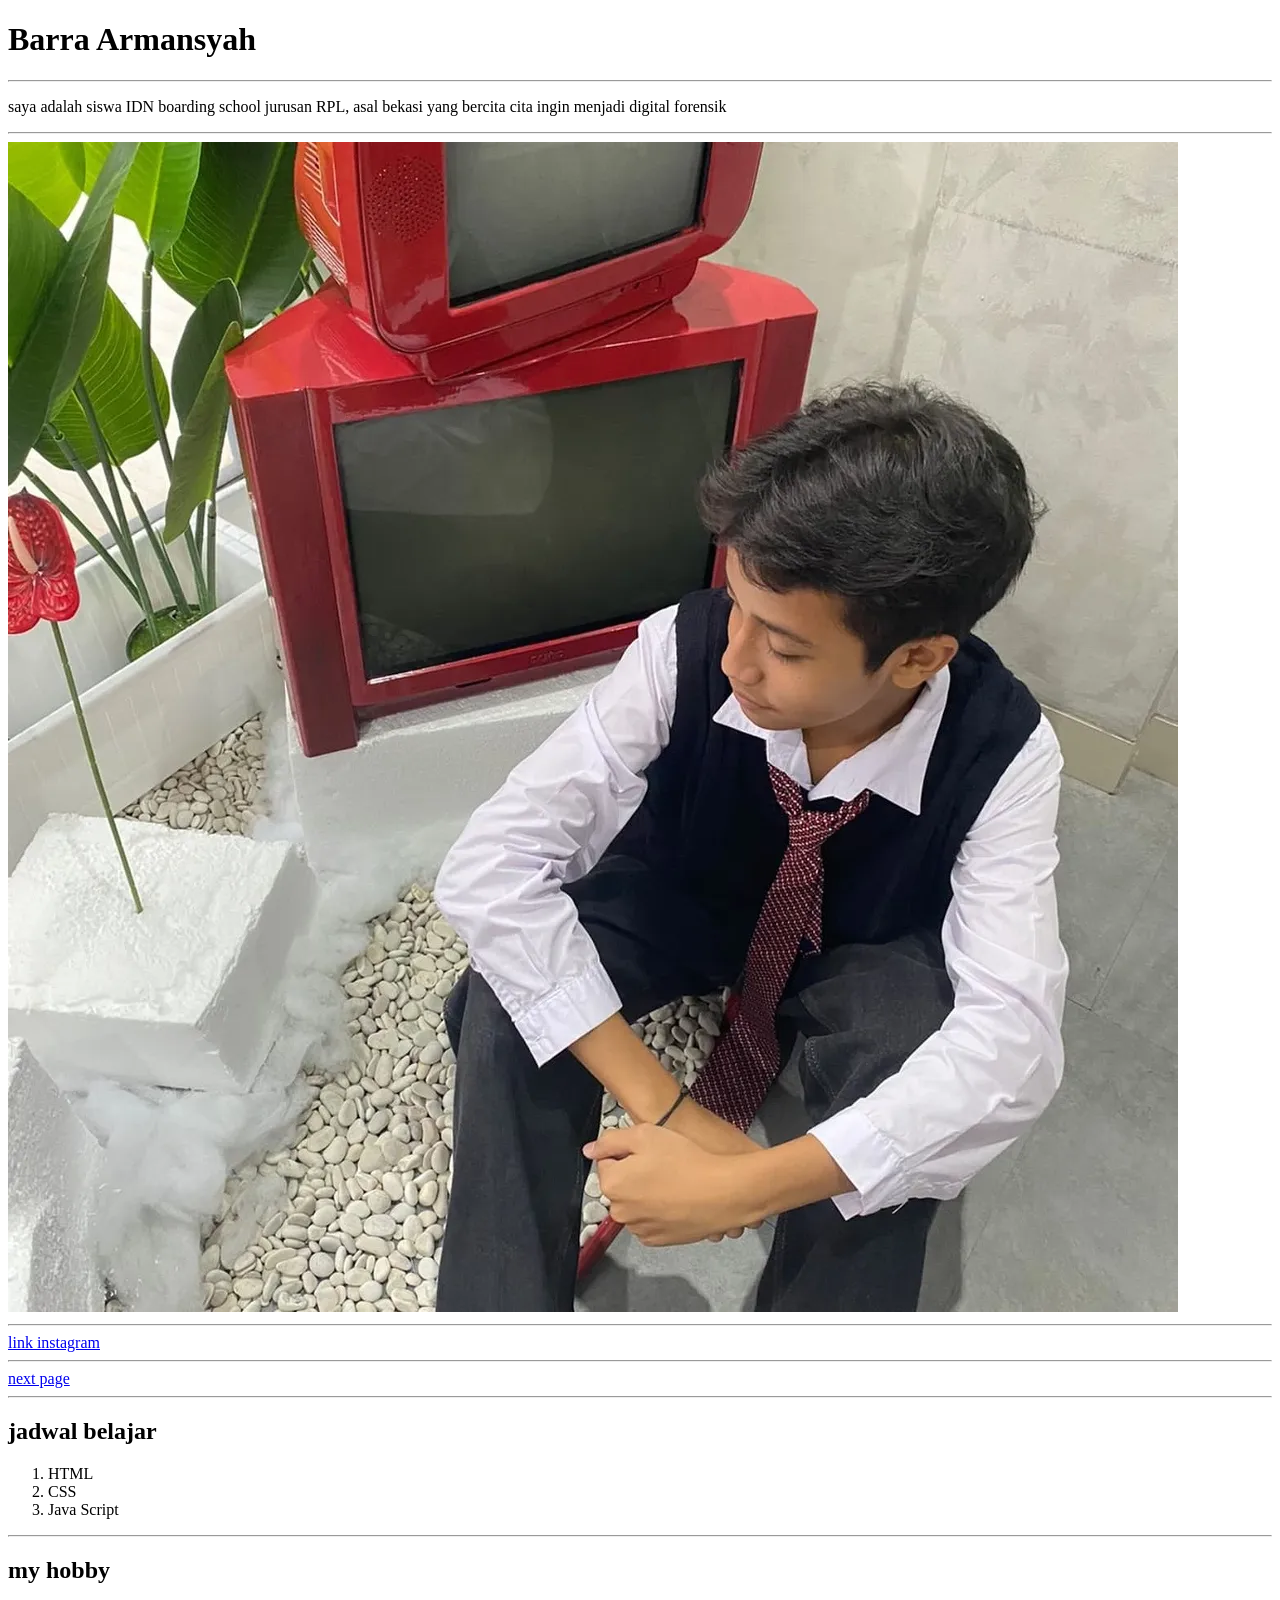
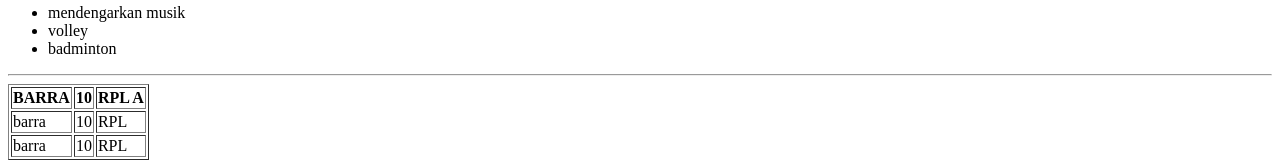
==== index.html @ 1858a704 "first commit" ====
<!DOCTYPE html>
<html lang="en">
<head>
    <meta charset="UTF-8">
    <meta name="viewport" content="width=device-width, initial-scale=1.0">
    <title>BARRA</title>
</head>
<body>
    <h1>Barra Armansyah</h1>
    <hr>
    <p>saya adalah siswa IDN boarding school jurusan RPL, asal bekasi yang bercita cita ingin menjadi digital forensik </p>
    <hr>
    
    <img src="barra.webp" alt="">
    <hr>
    <a href="https://www.instagram.com/rraarmnsyh_?utm_source=ig_web_button_share_sheet&igsh=ZDNlZDc0MzIxNw==" target="_blank">link instagram</a>
    <hr>
    <a href="page2.html">next page</a>
    <hr>
    <h2>jadwal belajar</h2>
    <OL>
<LI>HTML</LI>
<LI>CSS</LI>
<LI>Java Script</LI>
    </OL>
    <hr>
    <h2>my hobby</h2>
    <ul>
        <li>mendengarkan musik</li>
        <li>volley</li>
        <li>badminton</li>
    </ul>
    <hr>
    <table border=""> 
        <tr>
            <th>BARRA</th>
            <th>10</th>
            <th>RPL A</th>
        </tr>
        <tr>
            <td>barra</td>
            <td>10</td>
            <td>RPL</td>
        </tr>
        <tr>
            <td>barra</td>
            <td>10</td>
            <td>RPL</td>
        </tr>
    </table>
    </body>
</html>
<style>
    
</style>
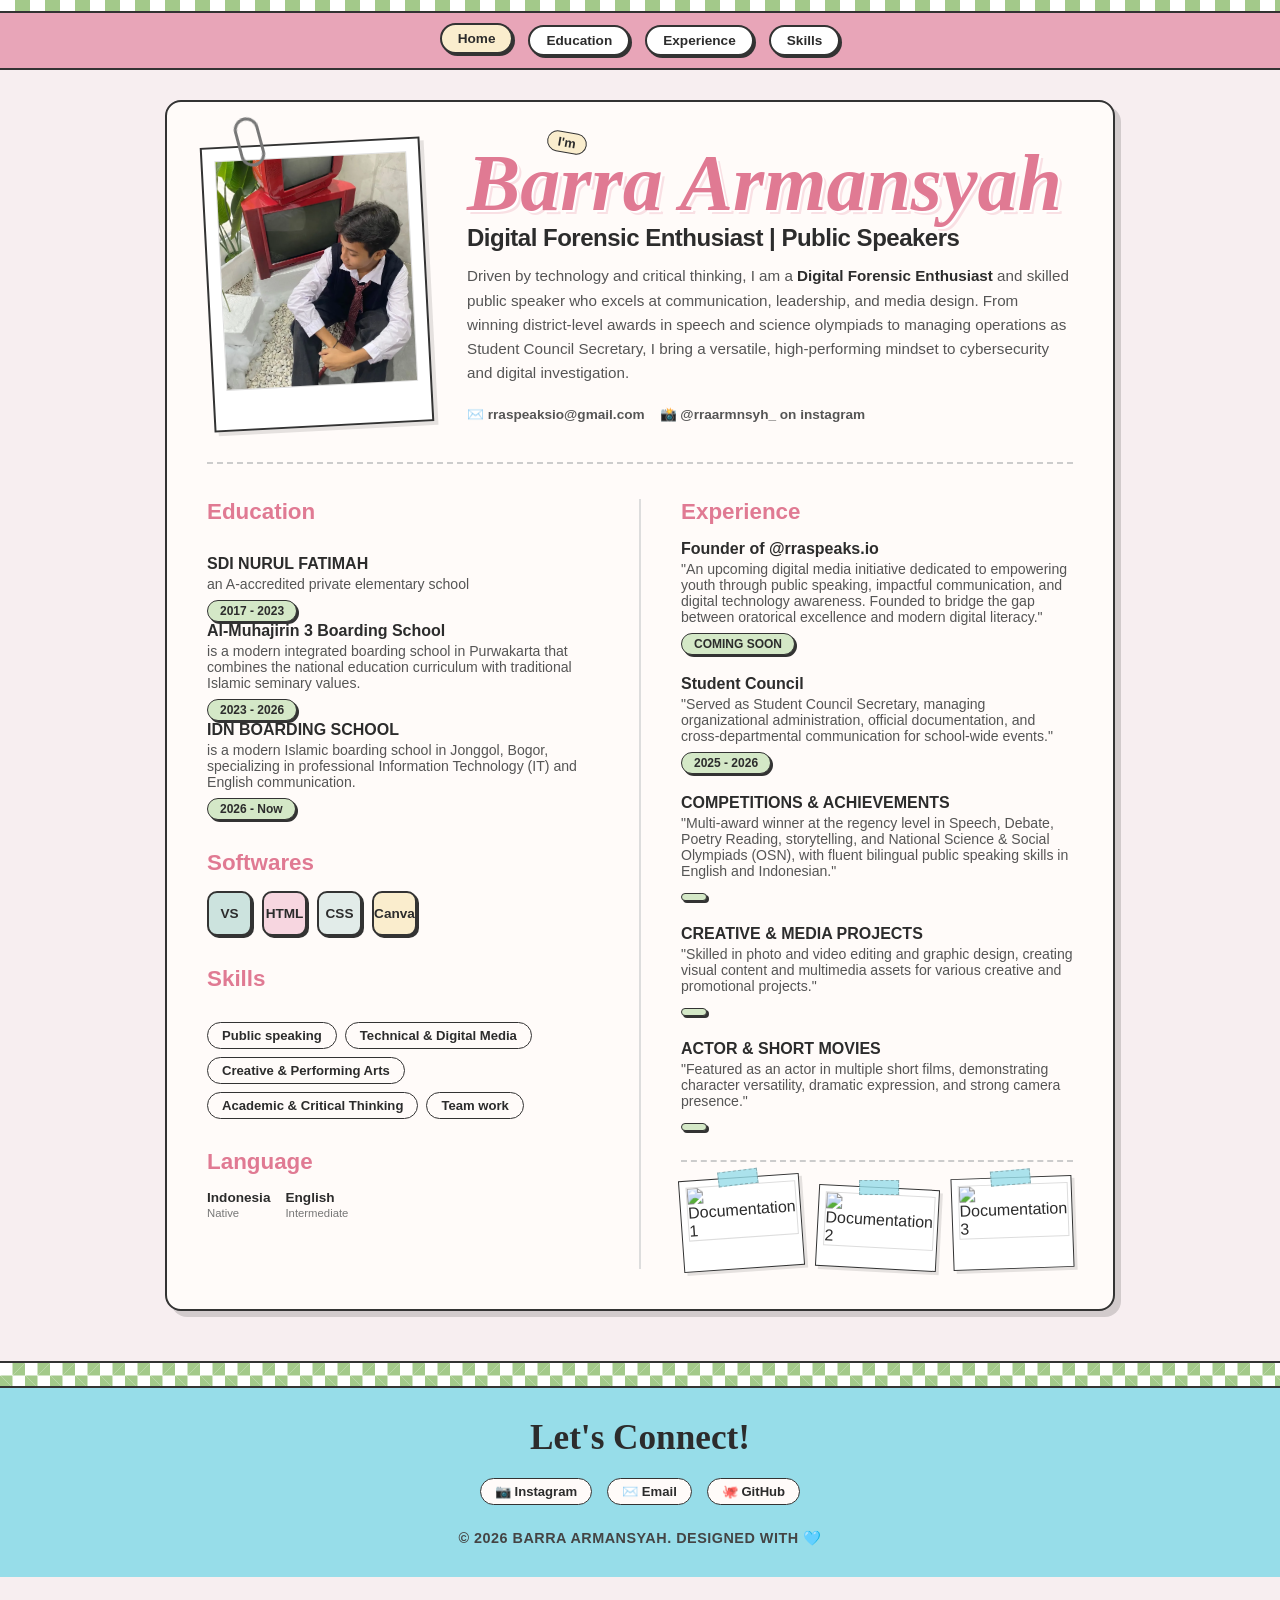
==== commit e079efdb: "second commit" ====
--- a/index.html
+++ b/index.html
@@ -1,55 +1,200 @@
 <!DOCTYPE html>
-<html lang="en">
+<html lang="id">
+    
 <head>
+    
     <meta charset="UTF-8">
     <meta name="viewport" content="width=device-width, initial-scale=1.0">
-    <title>BARRA</title>
+    <title>Portfolio - Barra Armansyah</title>
+    <link rel="stylesheet" href="main.css">
+    <!-- Google Fonts untuk kesan aesthetic & retro -->
+    <link href="https://fonts.googleapis.com/css2?family=Playfair+Display:ital,wght@1,700&family=Plus+Jakarta+Sans:wght@400;500;600;700&display=swap" rel="stylesheet">
+    <link href="https://unpkg.com/aos@2.3.1/dist/aos.css" rel="stylesheet">
+
 </head>
 <body>
-    <h1>Barra Armansyah</h1>
-    <hr>
-    <p>saya adalah siswa IDN boarding school jurusan RPL, asal bekasi yang bercita cita ingin menjadi digital forensik </p>
-    <hr>
-    
-    <img src="barra.webp" alt="">
-    <hr>
-    <a href="https://www.instagram.com/rraarmnsyh_?utm_source=ig_web_button_share_sheet&igsh=ZDNlZDc0MzIxNw==" target="_blank">link instagram</a>
-    <hr>
-    <a href="page2.html">next page</a>
-    <hr>
-    <h2>jadwal belajar</h2>
-    <OL>
-<LI>HTML</LI>
-<LI>CSS</LI>
-<LI>Java Script</LI>
-    </OL>
-    <hr>
-    <h2>my hobby</h2>
-    <ul>
-        <li>mendengarkan musik</li>
-        <li>volley</li>
-        <li>badminton</li>
-    </ul>
-    <hr>
-    <table border=""> 
-        <tr>
-            <th>BARRA</th>
-            <th>10</th>
-            <th>RPL A</th>
-        </tr>
-        <tr>
-            <td>barra</td>
-            <td>10</td>
-            <td>RPL</td>
-        </tr>
-        <tr>
-            <td>barra</td>
-            <td>10</td>
-            <td>RPL</td>
-        </tr>
-    </table>
-    </body>
-</html>
-<style>
-    
-</style>+
+    <!-- HEADER & NAVBAR (id="home" ditambahkan di sini biar navbarnya bisa balik ke atas) -->
+    <header class="top-banner" id="home">
+        <div class="checkered-strip"></div>
+        <nav class="scrapbook-nav">
+            <a href="#home" class="nav-pill active">Home</a>
+            <a href="#education" class="nav-pill">Education</a>
+            <a href="#experience" class="nav-pill">Experience</a>
+            <a href="#skills" class="nav-pill">Skills</a>
+        </nav>
+    </header>
+
+    <main class="portfolio-container">
+        
+        <!-- BAGIAN ATAS: POLAROID & INTRO -->
+        <section class="header-section" data-aos="zoom-out-right" data-aos-duration="2000">
+            <div class="polaroid-wrapper">
+                <div class="paperclip"></div>
+                <div class="polaroid"><div data-aos="zoom-in-down" data-aos-duration="2000"></div>
+                    <img src="barra.webp" alt="Barra Armansyah">
+                    
+                </div>
+            </div>
+            
+            <div class="header-intro" data-aos="fade-left" data-aos-duration="2000">
+
+                <div class="hello-badge">I'm</div>
+                <h1 class="hello-title">Barra Armansyah</h1>
+                <h2 class="name-subtitle">Digital Forensic Enthusiast | Public Speakers</h2>
+                <p class="bio-text">
+Driven by technology and critical thinking, I am a <strong>Digital Forensic Enthusiast</strong> and skilled public speaker who excels at communication, leadership, and media design. From winning district-level awards in speech and science olympiads to managing operations as Student Council Secretary, I bring a versatile, high-performing mindset to cybersecurity and digital investigation.                </p>
+                <div class="header-contacts">
+                    <div class="contact-pill">✉️  rraspeaksio@gmail.com</div>
+                    <div class="contact-pill">📸 @rraarmnsyh_ on instagram</div>
+                </div>
+            </div>
+        </section>
+
+        <!-- Garis Pemisah Utama -->
+        <div class="divider-line"></div>
+
+        <!-- BAGIAN UTAMA: DUA KOLOM -->
+        <div class="content-grid">
+            
+            <!-- KOLOM KIRI -->
+            <div class="col-left">
+                
+                <!-- Education -->
+                <div class="section-block" data-aos="fade-up" data-aos-duration="2000" id="education">
+                    <h3 class="section-heading">Education</h3>
+                    <div class="section-block" id="education"></div>
+                    <div class="edu-item">
+                        <h4>SDI NURUL FATIMAH</h4>
+                        <p>an A-accredited private elementary school</p>
+                        <span class="badge-green">2017 - 2023</span>
+                        <h4>Al-Muhajirin 3 Boarding School</h4>
+                        <p>is a modern integrated boarding school in Purwakarta that combines the national education curriculum with traditional Islamic seminary values.</p>
+                        <span class="badge-green">2023 - 2026</span>
+                        <h4>IDN BOARDING SCHOOL</h4>
+                        <p>is a modern Islamic boarding school in Jonggol, Bogor, specializing in professional Information Technology (IT) and English communication.</p>
+                        <span class="badge-green">2026 - Now</span>
+                    </div>
+                </div>
+
+                <!-- Softwares -->
+                <div class="section-block" data-aos="fade-up" data-aos-duration="2000" id="softwares">
+                    <h3 class="section-heading">Softwares</h3>
+                    <div class="software-icons">
+                        <div class="sw-badge vs">VS</div>
+                        <div class="sw-badge html">HTML</div>
+                        <div class="sw-badge css">CSS</div>
+                        <div class="sw-badge Canva">Canva</div>
+                    </div>
+                </div>
+
+                <!-- Skills -->
+                <div class="section-block" data-aos="fade-up" data-aos-duration="2000">
+                    <h3 class="section-heading">Skills</h3>
+                    <div class="section-block" id="skills"></div>
+                    <div class="skills-pills">
+                        <span class="pill-outline">Public speaking</span>
+                        <span class="pill-outline">Technical & Digital Media</span>
+                        <span class="pill-outline">Creative & Performing Arts</span>
+                        <span class="pill-outline">Academic & Critical Thinking</span>
+                        <span class="pill-outline">Team work</span>
+                    </div>
+                </div>
+
+                <!-- Language -->
+                <div class="section-block" data-aos="fade-up" data-aos-duration="2000">
+                    <h3 class="section-heading">Language</h3>
+                    <div class="lang-grid">
+                        <div class="lang-box">
+                            <strong>Indonesia</strong><br><small>Native</small>
+                        </div>
+                        <div class="lang-box">
+                            <strong>English</strong><br><small>Intermediate</small>
+                        </div>
+                    </div>
+                </div>
+
+            </div>
+
+            <!-- GARIS PEMISAH VERTIKAL -->
+            <div class="col-divider"></div>
+
+            <!-- KOLOM KANAN -->
+            <div class="col-right">
+                
+                <div class="section-block" id="experience" data-aos="fade-up" data-aos-duration="2000">
+    <h3 class="section-heading">Experience</h3>
+
+    <div class="exp-item">
+        <h4>Founder of @rraspeaks.io</h4>
+        <p>"An upcoming digital media initiative dedicated to empowering youth through public speaking, impactful communication, and digital technology awareness. Founded to bridge the gap between oratorical excellence and modern digital literacy."</p>
+        <span class="badge-green">COMING SOON</span>
+    </div>
+    
+    <div class="exp-item" data-aos="fade-up" data-aos-duration="2000">
+        <h4>Student Council</h4>
+        <p>"Served as Student Council Secretary, managing organizational administration, official documentation, and cross-departmental communication for school-wide events."</p>
+        <span class="badge-green">2025 - 2026</span>
+    </div>
+
+    <div class="exp-item" data-aos="fade-up" data-aos-duration="2000">
+        <h4>COMPETITIONS & ACHIEVEMENTS</h4>
+        <p>"Multi-award winner at the regency level in Speech, Debate, Poetry Reading, storytelling, and National Science & Social Olympiads (OSN), with fluent bilingual public speaking skills in English and Indonesian."</p>
+        <span class="badge-green"></span>
+    </div>
+
+    <div class="exp-item" data-aos="fade-up" data-aos-duration="2000">
+        <h4>CREATIVE & MEDIA PROJECTS</h4>
+        <p>"Skilled in photo and video editing and graphic design, creating visual content and multimedia assets for various creative and promotional projects."</p>
+        <span class="badge-green"></span>
+    </div>
+    
+    <div class="exp-item" data-aos="fade-up" data-aos-duration="2000">
+        <h4>ACTOR & SHORT MOVIES</h4>
+        <p>"Featured as an actor in multiple short films, demonstrating character versatility, dramatic expression, and strong camera presence."</p>
+        <span class="badge-green"></span>
+    </div>
+
+    <!-- Galeri Foto Pengalaman (Aesthetic Scrapbook) -->
+    <div class="exp-gallery" data-aos="fade-up" data-aos-duration="2000">
+        <div class="mini-polaroid">
+            <div class="washi-tape"></div>
+            <!-- Ganti exp1.jpg dengan nama file foto pengalamanmu -->
+            <img src="exp1.jpg" alt="Documentation 1"> 
+        </div>
+        <div class="mini-polaroid">
+            <div class="washi-tape"></div>
+            <img src="exp2.jpg" alt="Documentation 2">
+        </div>
+        <div class="mini-polaroid">
+            <div class="washi-tape"></div>
+            <img src="exp3.jpg" alt="Documentation 3">
+        </div>
+    </div>
+
+</div>
+    </main>
+<script src="https://unpkg.com/aos@2.3.1/dist/aos.js"></script>
+<script>
+  AOS.init();
+</script>
+<!-- FOOTER SECTION -->
+    <footer class="scrapbook-footer">
+        <div class="checkered-strip-footer"></div>
+        <div class="footer-content">
+            <h2 class="footer-title">Let's Connect!</h2>
+            <div class="footer-links">
+    <!-- Instagram (Membuka profil IG di tab baru) -->
+    <a href="https://instagram.com/rraarmnsyh_" target="_blank" class="pill-outline">📷 Instagram</a>
+    
+    <!-- Email (Langsung membuka aplikasi email untuk kirim pesan) -->
+    <a href="mailto:rraspeaks.io@gmail.com" class="pill-outline">✉️ Email</a>
+    
+    <!-- GitHub (Membuka profil GitHub di tab baru) -->
+    <a href="https://github.com/rraspeaksio" target="_blank" class="pill-outline">🐙 GitHub</a>
+</div>
+            <p class="copyright-text">© 2026 Barra Armansyah. Designed with 🩵</p>
+        </div>
+    </footer>
+</body>
+</html>
--- a/main.css
+++ b/main.css
@@ -0,0 +1,539 @@
+/* ==========================================
+   RESET & VARIABLES
+   ========================================== */
+:root {
+    --bg-color: #f7eef0;             /* Warna latar pastel pink lembut */
+    --card-bg: #fffbf9;             /* Warna dasar area konten */
+    --text-dark: #2c2c2c;           /* Warna teks utama */
+    --pink-accent: #e07a93;         /* Warna judul pink aesthetic */
+    --green-badge: #d4e8c7;         /* Warna hijau pastel untuk badge tahun */
+    --border-color: #333333;        /* Warna garis tepi elemen */
+}
+
+
+* {
+    margin: 0;
+    padding: 0;
+    box-sizing: border-box;
+    font-family: 'Plus Jakarta Sans', sans-serif;
+    color: var(--text-dark);
+}
+:root {
+    --accent-color: #97DDE9;
+    --border-color: #333333;
+    --text-dark: #2c2c2c;
+}
+
+/* Container Header & Banner */
+.top-banner {
+    width: 100%;
+    background-color: var(--accent-color); 
+    position: relative;
+    border-bottom: 2px solid var(--border-color);
+    display: flex;
+    flex-direction: column;
+    align-items: center;
+}
+
+/* Pola Kotak-kotak (Checkered Strip) di Atas */
+.checkered-strip {
+    width: 100%;
+    height: 30px;
+    background-image: 
+        linear-gradient(45deg, #a3c98a 25%, transparent 25%), 
+        linear-gradient(-45deg, #a3c98a 25%, transparent 25%), 
+        linear-gradient(45deg, transparent 75%, #a3c98a 75%), 
+        linear-gradient(-45deg, transparent 75%, #a3c98a 75%);
+    background-size: 30px 30px;
+    background-position: 0 0, 0 15px, 15px -15px, -15px 0px;
+    background-color: #ffffff;
+    border-bottom: 2px solid var(--border-color);
+}
+
+/* Styling Menu Navbar Ala Scrapbook */
+.scrapbook-nav {
+    display: flex;
+    gap: 15px;
+    padding: 12px 0;
+}
+
+.nav-pill {
+    background-color: #ffffff;
+    border: 2px solid var(--border-color);
+    padding: 6px 16px;
+    border-radius: 20px;
+    font-size: 0.85rem;
+    font-weight: 700;
+    text-decoration: none;
+    color: var(--text-dark);
+    box-shadow: 2px 2px 0px var(--border-color);
+    transition: transform 0.1s ease, background-color 0.1s ease;
+}
+
+.nav-pill:hover, .nav-pill.active {
+    background-color: #faedcd;
+    transform: translateY(-2px);
+}
+
+/* Responsif untuk Layar Kecil */
+@media (max-width: 768px) {
+    .scrapbook-nav {
+        flex-wrap: wrap;
+        justify-content: center;
+        padding: 10px;
+    }
+}
+
+body {
+    background-color: var(--bg-color);
+    padding: 0 0 60px 0;
+    display: flex;
+    flex-direction: column;
+    align-items: center;
+}
+
+/* ==========================================
+   TOP BANNER & CHECKERED STRIP
+   ========================================== */
+.top-banner {
+    width: 100%;
+    height: 70px;
+    background-color: #e8a5b8; /* Background pink banner */
+    position: relative;
+    border-bottom: 2px solid var(--border-color);
+}
+
+.checkered-strip {
+    width: 100%;
+    height: 30px;
+    background-image: 
+        linear-gradient(45deg, #a3c98a 25%, transparent 25%), 
+        linear-gradient(-45deg, #a3c98a 25%, transparent 25%), 
+        linear-gradient(45deg, transparent 75%, #a3c98a 75%), 
+        linear-gradient(-45deg, transparent 75%, #a3c98a 75%);
+    background-size: 30px 30px;
+    background-position: 0 0, 0 15px, 15px -15px, -15px 0px;
+    background-color: #ffffff;
+    border-bottom: 2px solid var(--border-color);
+}
+
+/* ==========================================
+   PORTFOLIO CONTAINER
+   ========================================== */
+.portfolio-container {
+    max-width: 950px;
+    width: 90%;
+    background: var(--card-bg);
+    border: 2px solid var(--border-color);
+    border-radius: 16px;
+    margin-top: 30px;
+    padding: 40px;
+    box-shadow: 6px 6px 0px rgba(0, 0, 0, 0.15);
+}
+
+/* ==========================================
+   HEADER SECTION (POLAROID & HELLO)
+   ========================================== */
+.header-section {
+    display: flex;
+    gap: 40px;
+    align-items: center;
+}
+
+/* Polaroid Photo Frame */
+.polaroid-wrapper {
+    position: relative;
+}
+
+.paperclip {
+    position: absolute;
+    top: -25px;
+    left: 30px;
+    width: 25px;
+    height: 50px;
+    border: 3px solid #777;
+    border-radius: 15px;
+    z-index: 5;
+    background: transparent;
+    transform: rotate(-15deg);
+}
+
+.polaroid {
+    background: white;
+    padding: 12px 12px 35px 12px;
+    border: 2px solid var(--border-color);
+    box-shadow: 4px 4px 0px rgba(0,0,0,0.1);
+    transform: rotate(-3deg);
+    width: 220px;
+    
+}
+
+.polaroid img {
+    width: 100%;
+    height: 230px;
+    object-fit: cover;
+    border: 1px solid #ddd;
+}
+
+/* Intro Text */
+.header-intro {
+    flex: 1;
+    position: relative;
+}
+
+.hello-badge {
+    position: absolute;
+    top: -15px;
+    left: 80px;
+    background: #faedcd;
+    border: 1.5px solid var(--border-color);
+    padding: 2px 10px;
+    border-radius: 20px;
+    font-size: 0.8rem;
+    font-weight: 700;
+    transform: rotate(10deg);
+}
+
+.hello-title {
+    font-family: 'Playfair Display', serif;
+    font-style: italic;
+    font-size: 5rem;
+    color: var(--pink-accent);
+    line-height: 0.9;
+    margin-bottom: 5px;
+    text-shadow: 2px 2px 0px #fff, 4px 4px 0px rgba(224, 122, 147, 0.2);
+}
+
+.name-subtitle {
+    font-size: 1.5rem;
+    font-weight: 700;
+    margin-bottom: 12px;
+    letter-spacing: -0.5px;
+}
+
+.bio-text {
+    font-size: 0.95rem;
+    line-height: 1.6;
+    color: #555;
+    margin-bottom: 20px;
+}
+
+.header-contacts {
+    display: flex;
+    gap: 15px;
+    flex-wrap: wrap;
+}
+
+.contact-pill {
+    font-size: 0.85rem;
+    font-weight: 600;
+    color: #555;
+}
+
+/* ==========================================
+   CONTENT GRID & SEPARATORS
+   ========================================== */
+.divider-line {
+    width: 100%;
+    height: 2px;
+    border-bottom: 2px dashed #ccc;
+    margin: 35px 0;
+}
+
+.content-grid {
+    display: flex;
+    gap: 40px;
+}
+
+.col-left, .col-right {
+    flex: 1;
+}
+
+.col-divider {
+    width: 2px;
+    background-color: #ddd;
+}
+
+/* ==========================================
+   SECTIONS & TYPOGRAPHY
+   ========================================== */
+.section-block {
+    margin-bottom: 30px;
+}
+
+.section-block:last-child {
+    margin-bottom: 0;
+}
+
+.section-heading {
+    font-size: 1.4rem;
+    font-weight: 800;
+    color: var(--pink-accent);
+    margin-bottom: 15px;
+    text-transform: capitalize;
+}
+
+/* Education & Experience Items */
+.edu-item, .exp-item {
+    margin-bottom: 20px;
+}
+
+.edu-item h4, .exp-item h4 {
+    font-size: 1rem;
+    font-weight: 700;
+}
+
+.edu-item p, .exp-item p {
+    font-size: 0.88rem;
+    color: #555;
+    margin: 3px 0 8px 0;
+}
+
+/* Green Badge Tahun */
+.badge-green {
+    display: inline-block;
+    background-color: var(--green-badge);
+    border: 1.5px solid var(--border-color);
+    padding: 3px 12px;
+    border-radius: 20px;
+    font-size: 0.75rem;
+    font-weight: 700;
+    box-shadow: 2px 2px 0px var(--border-color);
+}
+
+/* Softwares Badges */
+.software-icons {
+    display: flex;
+    gap: 10px;
+    flex-wrap: wrap;
+}
+
+.sw-badge {
+    width: 45px;
+    height: 45px;
+    border: 2px solid var(--border-color);
+    border-radius: 10px;
+    display: flex;
+    align-items: center;
+    justify-content: center;
+    font-weight: 800;
+    font-size: 0.85rem;
+    box-shadow: 2px 2px 0px var(--border-color);
+}
+
+.sw-badge.vs { background-color: #cce3de; }
+.sw-badge.html { background-color: #f7d6e0; }
+.sw-badge.css { background-color: #e2ece9; }
+.sw-badge.Canva { background-color: #faedcd; }
+
+/* Skills Outline Pills */
+.skills-pills {
+    display: flex;
+    flex-wrap: wrap;
+    gap: 8px;
+}
+
+.pill-outline {
+    border: 1.5px solid var(--border-color);
+    padding: 5px 14px;
+    border-radius: 20px;
+    font-size: 0.82rem;
+    font-weight: 600;
+    background: transparent;
+}
+
+/* Language Box */
+.lang-grid {
+    display: flex;
+    gap: 15px;
+}
+
+.lang-box {
+    font-size: 0.85rem;
+}
+
+.lang-box small {
+    color: #777;
+}
+
+/* ==========================================
+   RESPONSIVE DESIGN
+   ========================================== */
+@media (max-width: 768px) {
+    .header-section {
+        flex-direction: column;
+        align-items: center;
+        text-align: center;
+    }
+    .header-contacts {
+        justify-content: center;
+    }
+    .content-grid {
+        flex-direction: column;
+    }
+    .col-divider {
+        display: none;
+    }
+    .hello-badge {
+        left: 50%;
+        transform: translateX(-50%) rotate(0deg);
+        top: -25px;
+    }
+}
+/* Cari class .polaroid yang udah ada, lalu tambahin transition dan z-index */
+.polaroid {
+    background: white;
+    padding: 12px 12px 35px 12px;
+    border: 2px solid var(--border-color);
+    box-shadow: 4px 4px 0px rgba(0,0,0,0.1);
+    transform: rotate(-3deg);
+    width: 220px;
+    
+    /* Tambahan baru: */
+    position: relative;
+    z-index: 1; 
+    transition: transform 0.3s ease, box-shadow 0.3s ease; /* Bikin pergerakannya mulus */
+}
+
+/* Tambahin efek HOVER ini di bawahnya */
+.polaroid:hover {
+    transform: scale(1.4) rotate(0deg); /* Fotonya membesar 1.4x lipat dan posisinya jadi lurus */
+    box-shadow: 15px 15px 25px rgba(0,0,0,0.3); /* Bayangan makin tebal biar kelihatan melayang */
+    z-index: 999; /* Biar fotonya maju nutupin elemen lain (nggak ketindih) */
+    cursor: zoom-in; /* Ubah bentuk kursor jadi kaca pembesar */
+}
+/* ==========================================
+   FOOTER STYLING
+   ========================================== */
+.scrapbook-footer {
+    width: 100%;
+    margin-top: 50px;
+    background-color: var(--accent-color); /* Memakai warna #97DDE9 */
+    border-top: 2px solid var(--border-color);
+    display: flex;
+    flex-direction: column;
+    align-items: center;
+    text-align: center;
+}
+
+/* Pola kotak-kotak untuk membatasi footer */
+.checkered-strip-footer {
+    width: 100%;
+    height: 25px;
+    background-image: 
+        linear-gradient(45deg, #a3c98a 25%, transparent 25%), 
+        linear-gradient(-45deg, #a3c98a 25%, transparent 25%), 
+        linear-gradient(45deg, transparent 75%, #a3c98a 75%), 
+        linear-gradient(-45deg, transparent 75%, #a3c98a 75%);
+    background-size: 25px 25px;
+    background-position: 0 0, 0 12.5px, 12.5px -12.5px, -12.5px 0px;
+    background-color: #ffffff;
+    border-bottom: 2px solid var(--border-color);
+}
+
+.footer-content {
+    padding: 30px 20px;
+    width: 100%;
+    max-width: 800px;
+}
+
+.footer-title {
+    font-family: 'Playfair Display', serif;
+    font-weight: 800;
+    font-size: 2.2rem;
+    color: var(--text-dark);
+    margin-bottom: 20px;
+}
+
+.footer-links {
+    display: flex;
+    justify-content: center;
+    gap: 15px;
+    margin-bottom: 25px;
+    flex-wrap: wrap;
+}
+
+/* Memodifikasi tombol agar interaktif saat di-hover */
+.footer-links .pill-outline {
+    text-decoration: none;
+    color: var(--text-dark);
+    background-color: var(--card-bg);
+    transition: all 0.2s ease;
+    cursor: pointer;
+}
+
+.footer-links .pill-outline:hover {
+    background-color: #faedcd; /* Warna kuning pastel ala scrapbook */
+    transform: translateY(-4px);
+    box-shadow: 4px 4px 0px var(--border-color);
+}
+
+.copyright-text {
+    font-size: 0.9rem;
+    font-weight: 700;
+    color: #444;
+    text-transform: uppercase;
+    letter-spacing: 0.5px;
+}
+html {
+    scroll-behavior: smooth;
+}
+/* ==========================================
+   EXPERIENCE PHOTO GALLERY (AESTHETIC)
+   ========================================== */
+.exp-gallery {
+    display: flex;
+    flex-wrap: wrap;
+    gap: 15px;
+    margin-top: 25px;
+    padding-top: 15px;
+    border-top: 2px dashed #ccc; /* Garis batas tipis di atas foto */
+}
+
+/* Kertas Polaroid Mini */
+.mini-polaroid {
+    position: relative;
+    background: #fff;
+    padding: 6px 6px 20px 6px; /* Bawahnya lebih lebar ala polaroid */
+    border: 1.5px solid var(--border-color);
+    box-shadow: 3px 3px 0px rgba(0, 0, 0, 0.1);
+    width: calc(33.333% - 10px); /* Dibagi 3 kolom biar rapi */
+    min-width: 100px;
+    transition: transform 0.3s ease, box-shadow 0.3s ease, z-index 0s;
+    z-index: 1;
+}
+
+/* Atur ukuran fotonya biar kotak pas (Square) */
+.mini-polaroid img {
+    width: 100%;
+    aspect-ratio: 1 / 1;
+    object-fit: cover;
+    border: 1px solid #ddd;
+}
+
+/* Selotip (Washi Tape) di atas foto */
+.washi-tape {
+    position: absolute;
+    top: -8px;
+    left: 50%;
+    transform: translateX(-50%) rotate(-3deg);
+    width: 40px;
+    height: 15px;
+    background-color: var(--accent-color); /* Pake warna biru muda dari tema */
+    opacity: 0.8;
+    border: 1px dashed rgba(0, 0, 0, 0.3);
+    z-index: 2;
+    
+}
+
+/* Bikin posisinya miring natural (berantakan estetik) */
+.mini-polaroid:nth-child(1) { transform: rotate(-4deg); }
+.mini-polaroid:nth-child(2) { transform: rotate(3deg); margin-top: 10px; }
+.mini-polaroid:nth-child(3) { transform: rotate(-2deg); }
+
+/* Efek pas disentuh mouse: Membesar, maju ke depan, posisinya lurus */
+.mini-polaroid:hover {
+    transform: scale(1.3) rotate(0deg);
+    box-shadow: 8px 8px 15px rgba(0, 0, 0, 0.2);
+    z-index: 10;
+}
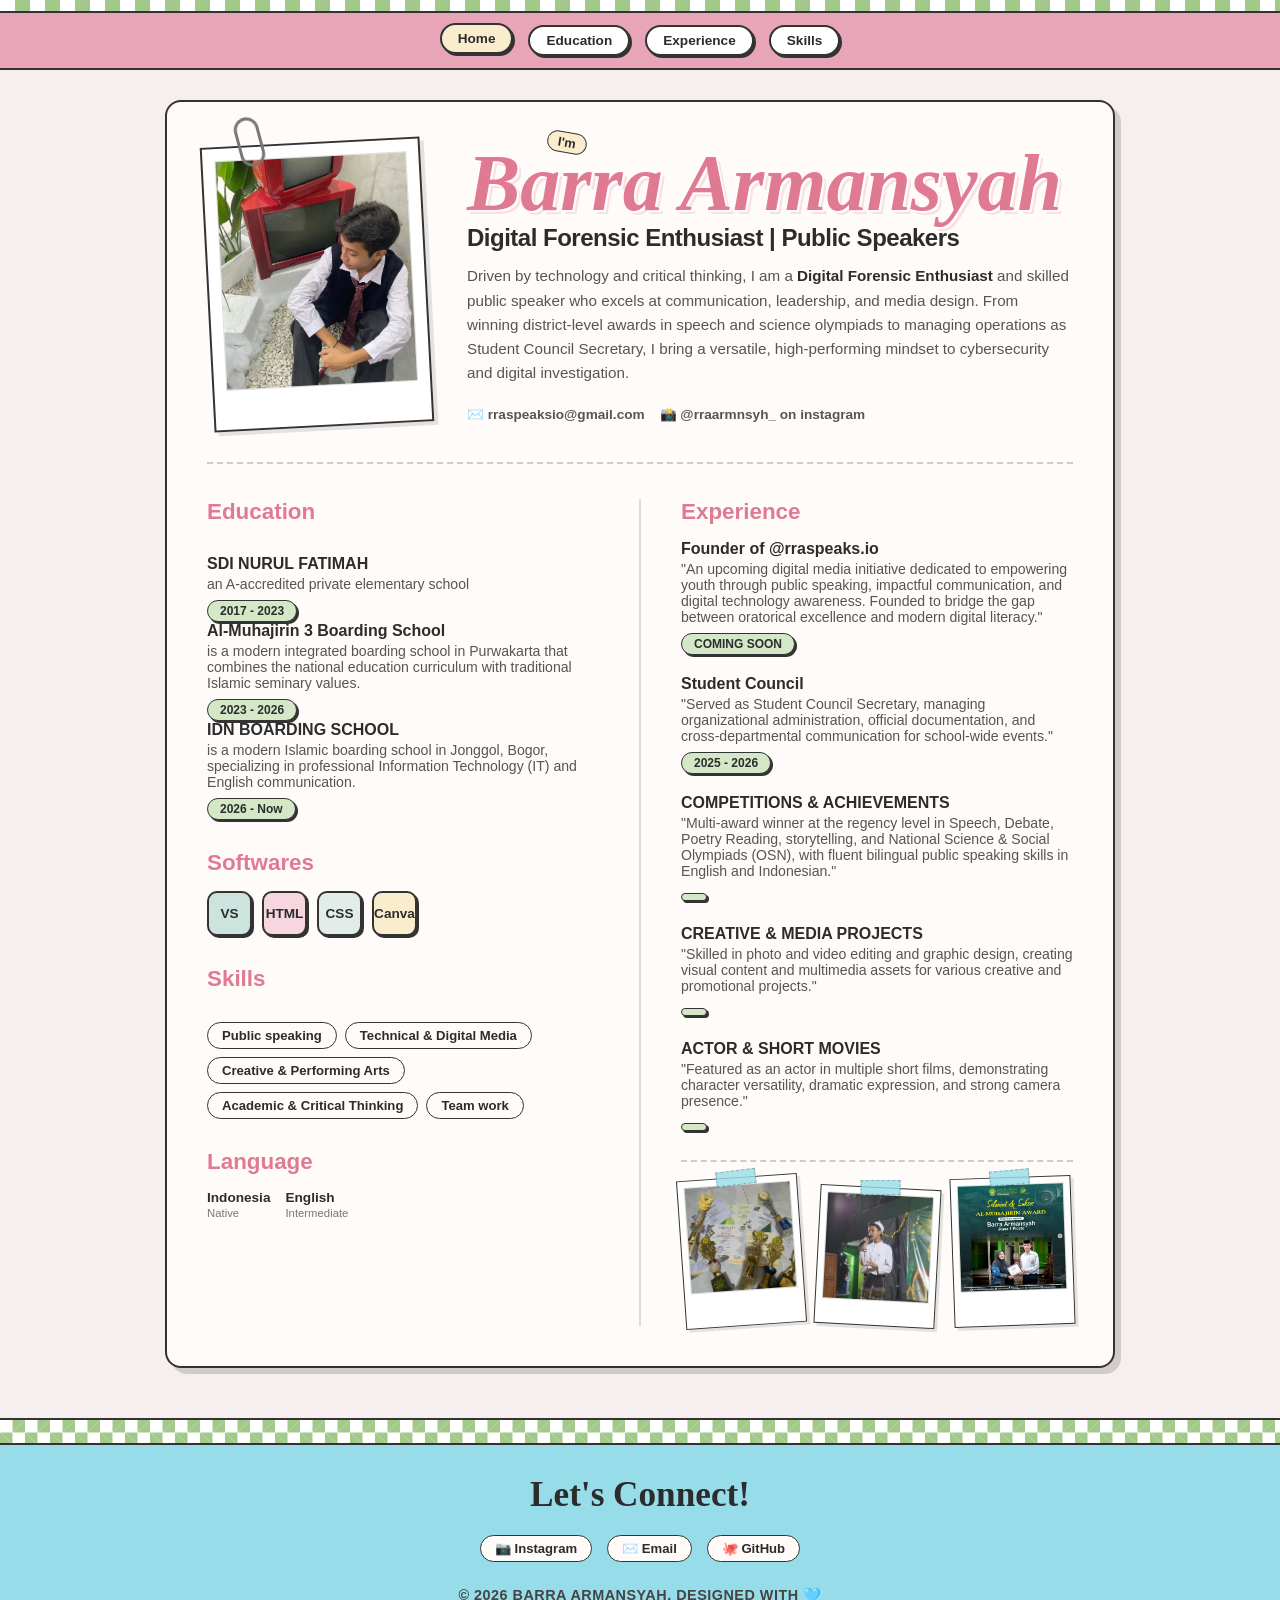
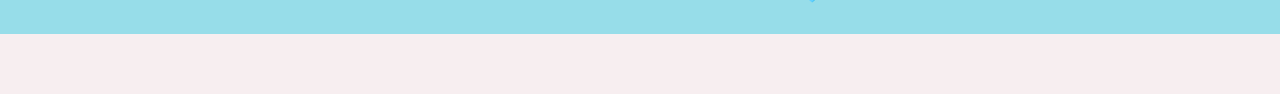
==== commit feacd32f: "second commit" ====
--- a/index.html
+++ b/index.html
@@ -160,15 +160,15 @@
         <div class="mini-polaroid">
             <div class="washi-tape"></div>
             <!-- Ganti exp1.jpg dengan nama file foto pengalamanmu -->
-            <img src="exp1.jpg" alt="Documentation 1"> 
+            <img src="sertifikat.png.png" alt="Documentation 1"> 
         </div>
         <div class="mini-polaroid">
             <div class="washi-tape"></div>
-            <img src="exp2.jpg" alt="Documentation 2">
+            <img src="public speaking.jpeg" alt="Documentation 2">
         </div>
         <div class="mini-polaroid">
             <div class="washi-tape"></div>
-            <img src="exp3.jpg" alt="Documentation 3">
+            <img src="penghargaan.png" alt="Documentation 3">
         </div>
     </div>
 
